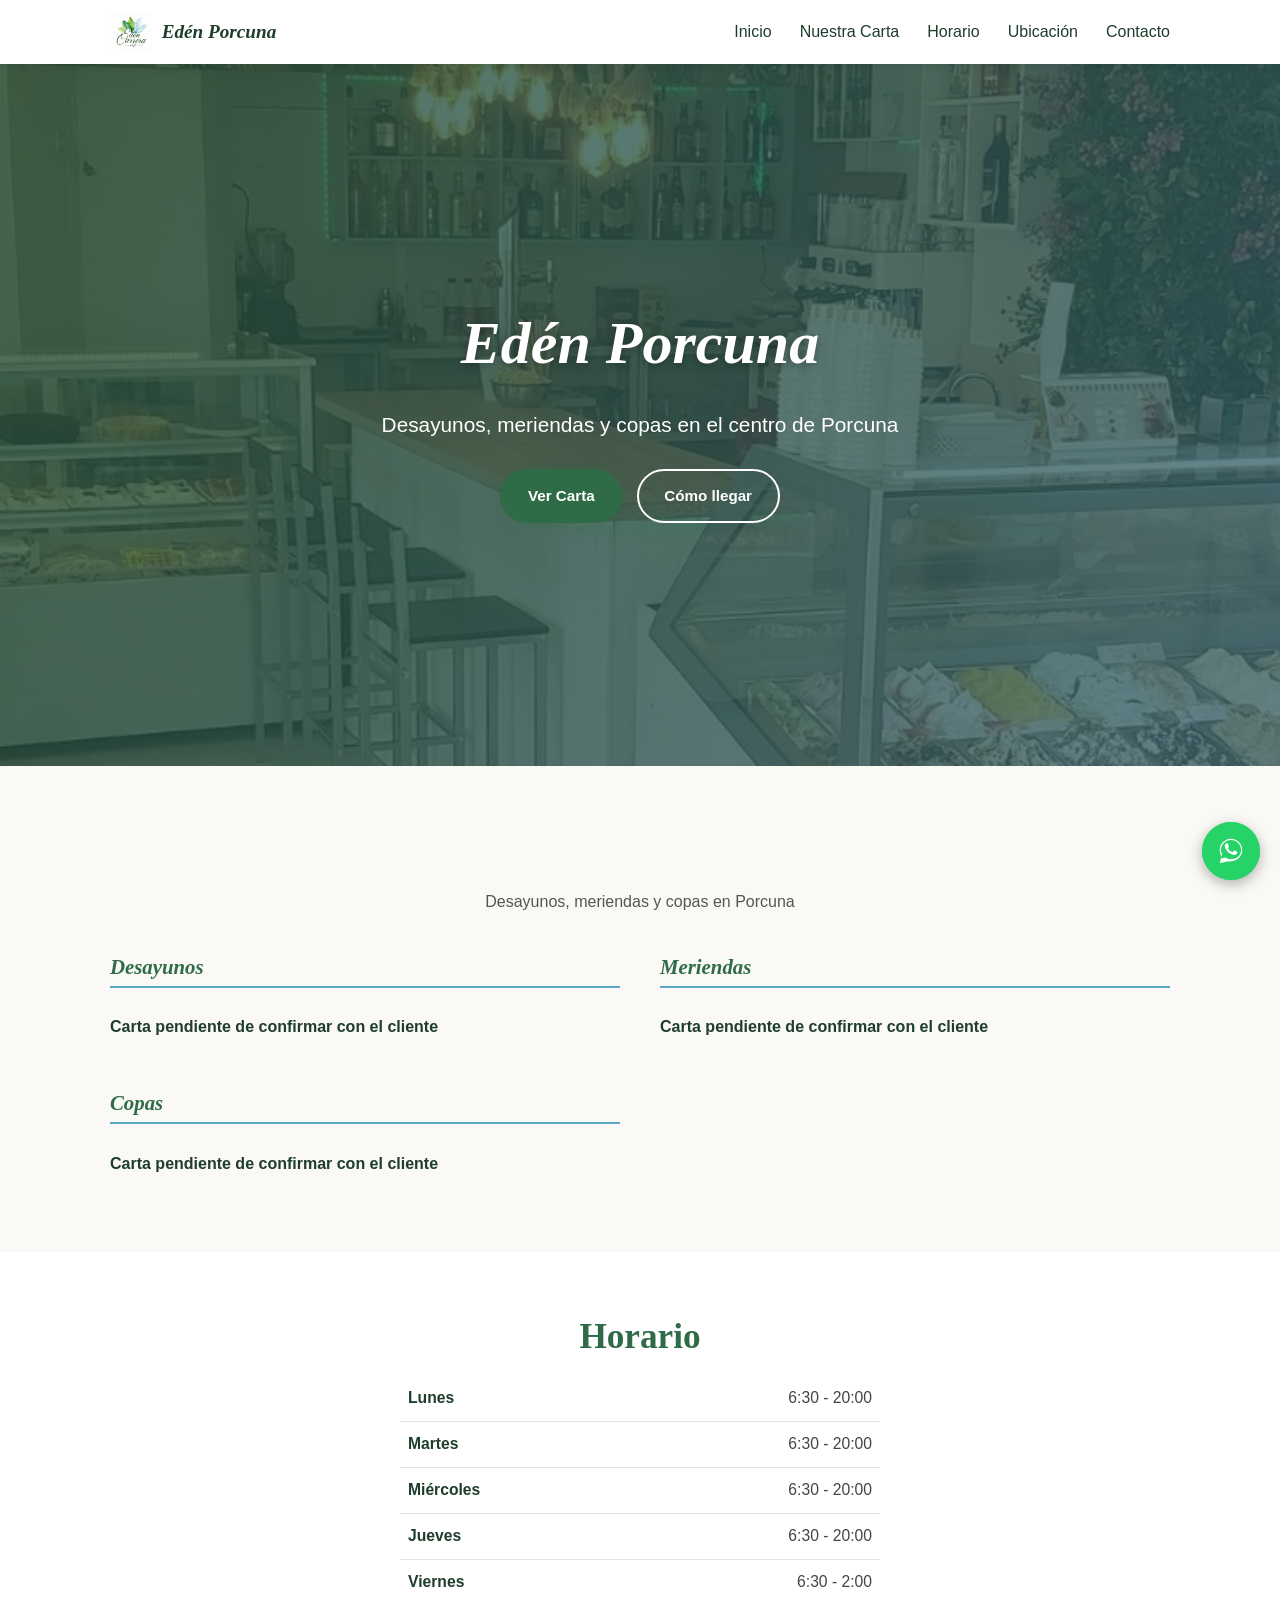
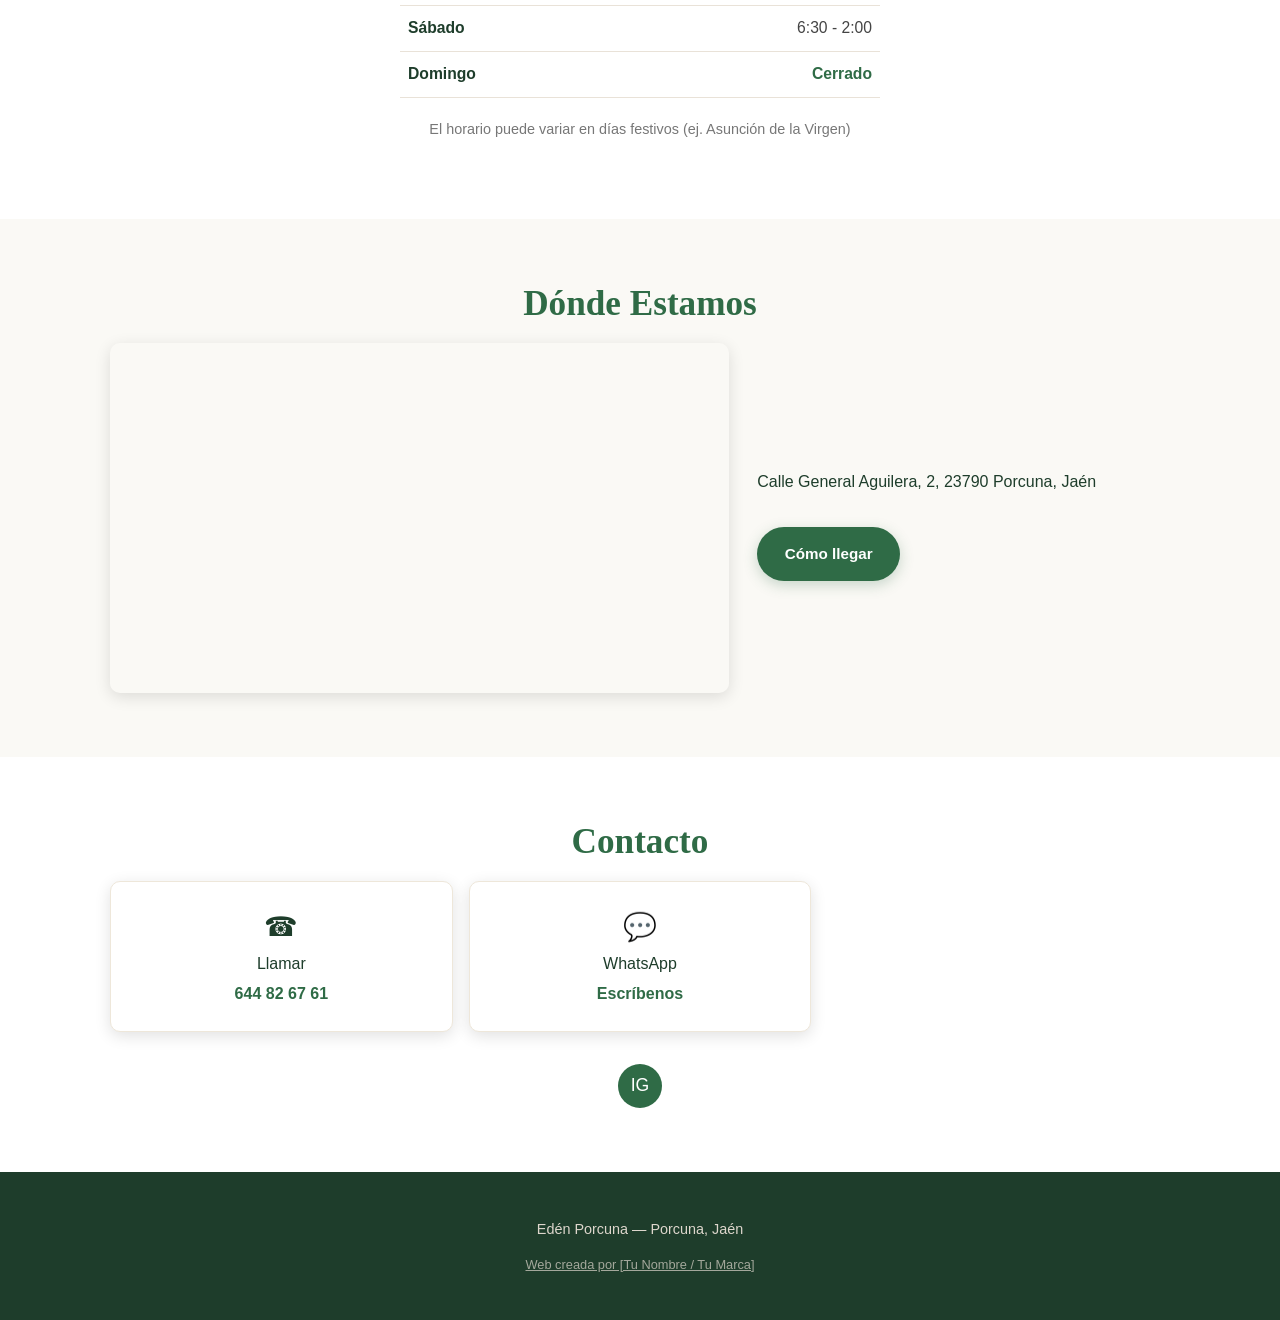
==== index.html @ ef02b6b9 "Web de Edén Porcuna: plantilla de negocio local con datos, colores y fotos reales Co-Authored-By: Cl" ====
<!DOCTYPE html>
<html lang="es">
<head>
<meta charset="UTF-8">
<meta name="viewport" content="width=device-width, initial-scale=1.0">

<!-- ===================================================================
     SEO: título y meta description por defecto (fallback si JS no carga).
     El script de abajo los sobreescribe al vuelo con los datos de config.js
     para que coincidan siempre con el negocio activo.
==================================================================== -->
<title>Cargando...</title>
<meta name="description" content="">
<meta name="robots" content="index, follow">
<link rel="canonical" href="">

<!-- Open Graph / redes sociales (WhatsApp, Facebook...) -->
<meta property="og:type" content="business.business">
<meta property="og:title" content="">
<meta property="og:description" content="">
<meta property="og:image" content="">
<meta property="og:locale" content="es_ES">

<link rel="icon" id="favicon-link" href="assets/img/favicon.svg" type="image/svg+xml">
<link rel="stylesheet" href="assets/css/styles.css">

<!-- config.js se carga primero: contiene TODOS los datos personalizables -->
<script src="config.js"></script>
</head>
<body>

<!-- ===================================================================
     HEADER / NAV
==================================================================== -->
<header class="site-header" id="inicio">
  <div class="container header-inner">
    <a href="#inicio" class="brand" id="brand-logo-wrap">
      <img id="brand-logo" src="" alt="" class="brand-logo" hidden>
      <span id="brand-name" class="brand-name"></span>
    </a>

    <button class="nav-toggle" id="navToggle" aria-label="Abrir menú" aria-expanded="false" aria-controls="siteNav">
      <span></span><span></span><span></span>
    </button>

    <nav class="site-nav" id="siteNav">
      <a href="#inicio">Inicio</a>
      <a href="#servicios" id="nav-servicios-link">Carta</a>
      <a href="#horario">Horario</a>
      <a href="#ubicacion">Ubicación</a>
      <a href="#contacto">Contacto</a>
    </nav>
  </div>
</header>

<main>

  <!-- =================================================================
       HERO
  ================================================================== -->
  <section class="hero" id="hero">
    <div class="hero-overlay"></div>
    <div class="container hero-content">
      <h1 id="hero-title"></h1>
      <p class="hero-subtitle" id="hero-subtitle"></p>
      <div class="hero-actions">
        <a class="btn btn-primary" id="hero-cta" href="#servicios"></a>
        <a class="btn btn-outline" id="hero-cta-secondary" href="#ubicacion"></a>
      </div>
    </div>
  </section>

  <!-- =================================================================
       SERVICIOS / MENÚ
  ================================================================== -->
  <section class="section" id="servicios">
    <div class="container">
      <h2 id="services-title"></h2>
      <p class="section-subtitle" id="services-subtitle"></p>
      <div id="services-categories" class="categories"></div>
    </div>
  </section>

  <!-- =================================================================
       HORARIO
  ================================================================== -->
  <section class="section section-alt" id="horario">
    <div class="container">
      <h2 id="schedule-title"></h2>
      <table class="schedule-table" id="schedule-table" aria-label="Horario de apertura">
        <tbody id="schedule-body"></tbody>
      </table>
      <p class="schedule-note" id="schedule-note"></p>
    </div>
  </section>

  <!-- =================================================================
       UBICACIÓN
  ================================================================== -->
  <section class="section" id="ubicacion">
    <div class="container">
      <h2 id="location-title"></h2>
      <div class="location-grid">
        <div class="map-wrap">
          <iframe
            id="map-embed"
            src=""
            width="100%"
            height="350"
            style="border:0"
            allowfullscreen=""
            loading="lazy"
            referrerpolicy="no-referrer-when-downgrade"
            title="Mapa de ubicación">
          </iframe>
        </div>
        <div class="location-info">
          <p id="location-address"></p>
          <a class="btn btn-primary" id="location-directions-btn" href="" target="_blank" rel="noopener">Cómo llegar</a>
        </div>
      </div>
    </div>
  </section>

  <!-- =================================================================
       CONTACTO
  ================================================================== -->
  <section class="section section-alt" id="contacto">
    <div class="container">
      <h2>Contacto</h2>
      <div class="contact-grid">
        <a class="contact-card" id="contact-phone" href="">
          <span class="contact-icon" aria-hidden="true">☎</span>
          <span>Llamar</span>
          <strong id="contact-phone-text"></strong>
        </a>
        <a class="contact-card" id="contact-whatsapp" href="" target="_blank" rel="noopener">
          <span class="contact-icon" aria-hidden="true">💬</span>
          <span>WhatsApp</span>
          <strong>Escríbenos</strong>
        </a>
        <a class="contact-card" id="contact-email" href="">
          <span class="contact-icon" aria-hidden="true">✉</span>
          <span>Email</span>
          <strong id="contact-email-text"></strong>
        </a>
      </div>
      <div class="social-links" id="social-links"></div>
    </div>
  </section>

</main>

<!-- ===================================================================
     FOOTER
==================================================================== -->
<footer class="site-footer">
  <div class="container">
    <p id="footer-text"></p>
    <p class="footer-credit" id="footer-credit"></p>
  </div>
</footer>

<!-- ===================================================================
     BOTÓN FLOTANTE DE WHATSAPP (siempre visible)
==================================================================== -->
<a id="whatsapp-float" class="whatsapp-float" href="" target="_blank" rel="noopener" aria-label="Escríbenos por WhatsApp">
  <svg viewBox="0 0 32 32" width="30" height="30" fill="currentColor" aria-hidden="true">
    <path d="M16.001 3C9.373 3 4 8.373 4 15c0 2.386.697 4.61 1.902 6.484L4 29l7.72-1.865A11.94 11.94 0 0 0 16.001 27C22.628 27 28 21.627 28 15S22.628 3 16.001 3zm0 21.75c-2.02 0-3.897-.59-5.48-1.606l-.393-.243-4.58 1.106 1.128-4.462-.257-.406A9.72 9.72 0 0 1 5.25 15c0-5.936 4.815-10.75 10.751-10.75S26.752 9.064 26.752 15 21.937 24.75 16.001 24.75zm5.981-8.15c-.328-.164-1.94-.957-2.24-1.066-.301-.109-.52-.164-.739.164-.219.328-.848 1.066-1.04 1.285-.191.219-.383.246-.71.082-.328-.164-1.386-.511-2.64-1.63-.976-.871-1.635-1.947-1.827-2.275-.191-.328-.02-.505.144-.668.148-.147.328-.383.492-.574.164-.191.219-.328.328-.547.109-.219.055-.41-.027-.574-.082-.164-.739-1.782-1.012-2.44-.267-.64-.538-.553-.739-.563l-.63-.011c-.219 0-.574.082-.874.41-.301.328-1.148 1.122-1.148 2.738 0 1.616 1.175 3.177 1.339 3.396.164.219 2.312 3.53 5.604 4.949.783.338 1.394.54 1.87.691.786.25 1.501.215 2.066.13.63-.094 1.94-.793 2.213-1.559.273-.766.273-1.422.191-1.559-.082-.137-.301-.219-.629-.383z"/>
  </svg>
</a>

<script defer src="assets/js/main.js"></script>
</body>
</html>
---- assets/css/styles.css ----
/* ============================================================
   PLANTILLA NEGOCIOS LOCALES — styles.css
   Mobile-first. Los colores reales los inyecta main.js desde
   config.js como variables CSS sobre :root. Los valores de aquí
   abajo son solo el fallback por si config.js no cargase.
============================================================ */

:root {
  --primary: #2f6b46;
  --primary-dark: #1e4a2f;
  --secondary: #5aa9c9;
  --dark: #1e3d2b;
  --light: #faf9f5;
  --whatsapp: #25d366;
  --font-family: 'Poppins', 'Segoe UI', sans-serif;
  --heading-font: Georgia, 'Times New Roman', serif;

  --max-width: 1100px;
  --radius: 10px;
  --shadow: 0 4px 16px rgba(0, 0, 0, 0.12);
  --transition-fast: 0.2s ease;
  --transition-medium: 0.4s cubic-bezier(0.22, 1, 0.36, 1);
}

@media (prefers-reduced-motion: reduce) {
  * { animation-duration: 0.01ms !important; animation-iteration-count: 1 !important; transition-duration: 0.01ms !important; scroll-behavior: auto !important; }
}

/* -------------------- RESET BÁSICO -------------------- */
*, *::before, *::after { box-sizing: border-box; }
html { scroll-behavior: smooth; }
body {
  margin: 0;
  font-family: var(--font-family);
  color: var(--dark);
  background: var(--light);
  line-height: 1.55;
  -webkit-font-smoothing: antialiased;
}
img { max-width: 100%; display: block; }
a { text-decoration: none; color: inherit; }
ul { list-style: none; margin: 0; padding: 0; }
h1, h2, h3 { line-height: 1.2; margin: 0 0 0.5em; font-family: var(--heading-font); }

.container {
  max-width: var(--max-width);
  margin: 0 auto;
  padding: 0 1.25rem;
}

/* -------------------- BOTONES -------------------- */
.btn {
  display: inline-block;
  padding: 0.85rem 1.6rem;
  border-radius: 999px;
  font-weight: 600;
  font-size: 0.95rem;
  transition: transform var(--transition-fast), box-shadow var(--transition-fast), background var(--transition-fast);
  border: 2px solid transparent;
}
.btn-primary {
  background: var(--primary);
  color: #fff;
  box-shadow: 0 4px 14px rgba(47, 107, 70, 0.25);
}
.btn-primary:hover { background: var(--primary-dark); transform: translateY(-2px); box-shadow: 0 8px 20px rgba(47, 107, 70, 0.35); }
.btn-outline {
  background: transparent;
  border-color: #fff;
  color: #fff;
}
.btn-outline:hover { background: rgba(255,255,255,0.15); transform: translateY(-2px); }

/* -------------------- HEADER / NAV -------------------- */
.site-header {
  position: sticky;
  top: 0;
  z-index: 100;
  background: #fff;
  box-shadow: 0 2px 8px rgba(0,0,0,0.06);
}
.header-inner {
  display: flex;
  align-items: center;
  justify-content: space-between;
  height: 64px;
}
.brand {
  display: flex;
  align-items: center;
  gap: 0.6rem;
  font-weight: 700;
  font-size: 1.2rem;
  font-family: var(--heading-font);
  font-style: italic;
  color: var(--dark);
}
.brand-logo { height: 42px; width: auto; transition: transform var(--transition-fast); }
.brand:hover .brand-logo { transform: scale(1.06); }

.nav-toggle {
  display: flex;
  flex-direction: column;
  justify-content: center;
  gap: 5px;
  width: 40px;
  height: 40px;
  background: none;
  border: none;
  cursor: pointer;
  z-index: 110;
}
.nav-toggle span {
  display: block;
  height: 3px;
  border-radius: 2px;
  background: var(--dark);
  transition: transform 0.25s ease, opacity 0.25s ease;
}
.nav-toggle.open span:nth-child(1) { transform: translateY(8px) rotate(45deg); }
.nav-toggle.open span:nth-child(2) { opacity: 0; }
.nav-toggle.open span:nth-child(3) { transform: translateY(-8px) rotate(-45deg); }

.site-nav {
  position: fixed;
  top: 64px;
  left: 0;
  right: 0;
  background: #fff;
  display: flex;
  flex-direction: column;
  max-height: 0;
  overflow: hidden;
  transition: max-height 0.3s ease;
  box-shadow: 0 8px 12px -8px rgba(0,0,0,0.08);
}
.site-nav.open { max-height: 320px; }
.site-nav a {
  padding: 0.9rem 1.25rem;
  font-weight: 500;
  border-top: 1px solid #f0ebe5;
  transition: color var(--transition-fast);
}
.site-nav a:hover { color: var(--primary); }

@media (min-width: 768px) {
  .nav-toggle { display: none; }
  .site-nav {
    position: static;
    flex-direction: row;
    max-height: none;
    overflow: visible;
    box-shadow: none;
    gap: 1.75rem;
  }
  .site-nav a {
    position: relative;
    padding: 0;
    border-top: none;
  }
  .site-nav a::after {
    content: "";
    position: absolute;
    left: 0;
    bottom: -6px;
    width: 100%;
    height: 2px;
    background: var(--secondary);
    transform: scaleX(0);
    transform-origin: right;
    transition: transform var(--transition-fast);
  }
  .site-nav a:hover::after { transform: scaleX(1); transform-origin: left; }
}

/* -------------------- HERO -------------------- */
.hero {
  position: relative;
  min-height: 78vh;
  display: flex;
  align-items: center;
  background-color: var(--primary-dark);
  background-image: linear-gradient(135deg, var(--primary), var(--primary-dark));
  background-size: cover;
  background-repeat: no-repeat;
  background-position: center;
  color: #fff;
  text-align: center;
  overflow: hidden;
}
/* Oscurece la foto de fondo para que el texto se lea bien (ajustable desde
   config.js -> images.heroOverlayOpacity) */
.hero::before {
  content: "";
  position: absolute;
  inset: 0;
  background: #000;
  opacity: var(--hero-scrim-opacity, 0.35);
}
/* Velo de color animado por encima de la foto/degradado, no toca la imagen
   real para que no repinte una foto pesada en cada frame */
.hero-overlay {
  position: absolute;
  inset: -10%;
  background: linear-gradient(120deg, rgba(47,107,70,0.55), rgba(90,169,201,0.4), rgba(30,74,47,0.6));
  background-size: 200% 200%;
  background-repeat: no-repeat;
  animation: heroGradient 16s ease infinite;
}
@keyframes heroGradient {
  0% { background-position: 0% 50%; }
  50% { background-position: 100% 50%; }
  100% { background-position: 0% 50%; }
}
.hero-content {
  position: relative;
  z-index: 2;
  width: 100%;
}
.hero h1 {
  font-size: clamp(2.2rem, 8vw, 3.75rem);
  font-weight: 700;
  font-style: italic;
  text-shadow: 0 2px 10px rgba(0,0,0,0.3);
  opacity: 0;
  animation: fadeInUp 0.8s ease 0.1s forwards;
}
.hero-subtitle {
  font-size: clamp(1rem, 4vw, 1.3rem);
  max-width: 640px;
  margin: 0 auto 1.75rem;
  opacity: 0;
  animation: fadeInUp 0.8s ease 0.3s forwards;
}
.hero-actions {
  display: flex;
  flex-wrap: wrap;
  gap: 0.9rem;
  justify-content: center;
  opacity: 0;
  animation: fadeInUp 0.8s ease 0.5s forwards;
}

@keyframes fadeInUp {
  from { opacity: 0; transform: translateY(18px); }
  to { opacity: 1; transform: translateY(0); }
}

/* -------------------- SECCIONES GENERALES -------------------- */
.section { padding: 4rem 0; }
.section-alt { background: #fff; }
.section h2 {
  font-size: clamp(1.6rem, 5vw, 2.2rem);
  text-align: center;
  color: var(--primary);
}
.section-subtitle {
  text-align: center;
  max-width: 560px;
  margin: 0 auto 2.5rem;
  color: #555;
}

/* -------------------- SERVICIOS / MENÚ -------------------- */
.categories {
  display: grid;
  gap: 2.5rem;
}
.category-block h3 {
  font-size: 1.3rem;
  font-style: italic;
  color: var(--primary);
  border-bottom: 2px solid var(--secondary);
  padding-bottom: 0.4rem;
  margin-bottom: 1rem;
}
.service-item {
  display: flex;
  justify-content: space-between;
  gap: 1rem;
  padding: 0.7rem 0;
  border-bottom: 1px dashed #e2dcd3;
  transition: padding-left var(--transition-fast);
}
.service-item:hover { padding-left: 0.35rem; }
.service-item:last-child { border-bottom: none; }
.service-main { flex: 1; }
.service-name { font-weight: 600; }
.service-description { font-size: 0.9rem; color: #777; margin-top: 0.15rem; }
.service-price {
  font-weight: 700;
  color: var(--primary);
  white-space: nowrap;
}

@media (min-width: 700px) {
  .categories { grid-template-columns: repeat(2, 1fr); }
}

/* -------------------- HORARIO -------------------- */
.schedule-table {
  width: 100%;
  max-width: 480px;
  margin: 0 auto;
  border-collapse: collapse;
}
.schedule-table td {
  padding: 0.65rem 0.5rem;
  border-bottom: 1px solid #e9e2d8;
  font-size: 0.98rem;
}
.schedule-table td:first-child { font-weight: 600; }
.schedule-table td:last-child { text-align: right; color: #444; }
.schedule-table tr.closed td:last-child { color: var(--primary); font-weight: 600; }
.schedule-note {
  text-align: center;
  margin-top: 1.25rem;
  font-size: 0.9rem;
  color: #777;
}

/* -------------------- UBICACIÓN -------------------- */
.location-grid {
  display: grid;
  gap: 1.75rem;
}
.map-wrap {
  border-radius: var(--radius);
  overflow: hidden;
  box-shadow: var(--shadow);
}
.map-wrap iframe { display: block; }
.location-info {
  text-align: center;
  display: flex;
  flex-direction: column;
  align-items: center;
  gap: 1rem;
}
@media (min-width: 800px) {
  .location-grid { grid-template-columns: 3fr 2fr; align-items: center; }
  .location-info { align-items: flex-start; text-align: left; }
}

/* -------------------- CONTACTO -------------------- */
.contact-grid {
  display: grid;
  gap: 1rem;
  grid-template-columns: 1fr;
}
.contact-card {
  background: #fff;
  border: 1px solid #eee7da;
  border-radius: var(--radius);
  padding: 1.5rem 1.25rem;
  text-align: center;
  display: flex;
  flex-direction: column;
  align-items: center;
  gap: 0.3rem;
  box-shadow: var(--shadow);
  transition: transform var(--transition-fast), box-shadow var(--transition-fast), border-color var(--transition-fast);
}
.contact-card:hover {
  transform: translateY(-4px);
  border-color: var(--secondary);
  box-shadow: 0 10px 24px rgba(30, 61, 43, 0.15);
}
.contact-icon { font-size: 1.7rem; }
.contact-card strong { color: var(--primary); }

@media (min-width: 640px) {
  .contact-grid { grid-template-columns: repeat(3, 1fr); }
}

.social-links {
  display: flex;
  justify-content: center;
  gap: 1rem;
  margin-top: 2rem;
}
.social-links a {
  width: 44px;
  height: 44px;
  border-radius: 50%;
  background: var(--primary);
  color: #fff;
  display: flex;
  align-items: center;
  justify-content: center;
  font-size: 1.1rem;
  transition: background 0.15s ease, transform 0.15s ease;
}
.social-links a:hover { background: var(--primary-dark); transform: translateY(-2px); }

/* -------------------- FOOTER -------------------- */
.site-footer {
  background: var(--dark);
  color: #ddd6cc;
  padding: 2rem 0;
  text-align: center;
  font-size: 0.9rem;
}
.footer-credit { margin-top: 0.4rem; opacity: 0.7; font-size: 0.8rem; }
.footer-credit a { text-decoration: underline; }

/* -------------------- BOTÓN FLOTANTE WHATSAPP -------------------- */
.whatsapp-float {
  position: fixed;
  bottom: 1.25rem;
  right: 1.25rem;
  width: 58px;
  height: 58px;
  background: var(--whatsapp);
  color: #fff;
  border-radius: 50%;
  display: flex;
  align-items: center;
  justify-content: center;
  box-shadow: 0 4px 14px rgba(0,0,0,0.3);
  z-index: 200;
  transition: transform var(--transition-fast);
}
.whatsapp-float::before {
  content: "";
  position: absolute;
  inset: 0;
  border-radius: 50%;
  background: var(--whatsapp);
  animation: whatsappPulse 2.4s ease-out infinite;
  z-index: -1;
}
.whatsapp-float:hover { transform: scale(1.08); }

@keyframes whatsappPulse {
  0% { transform: scale(1); opacity: 0.55; }
  100% { transform: scale(1.9); opacity: 0; }
}

/* -------------------- ANIMACIONES AL HACER SCROLL -------------------- */
.reveal {
  opacity: 0;
  transform: translateY(24px);
  transition: opacity 0.7s ease, transform 0.7s cubic-bezier(0.22, 1, 0.36, 1);
}
.reveal.in-view { opacity: 1; transform: translateY(0); }
.reveal-stagger.in-view > * { animation: fadeInUp 0.6s ease both; }
.reveal-stagger.in-view > *:nth-child(2) { animation-delay: 0.08s; }
.reveal-stagger.in-view > *:nth-child(3) { animation-delay: 0.16s; }
.reveal-stagger.in-view > *:nth-child(4) { animation-delay: 0.24s; }

/* -------------------- UTILIDADES -------------------- */
[hidden] { display: none !important; }
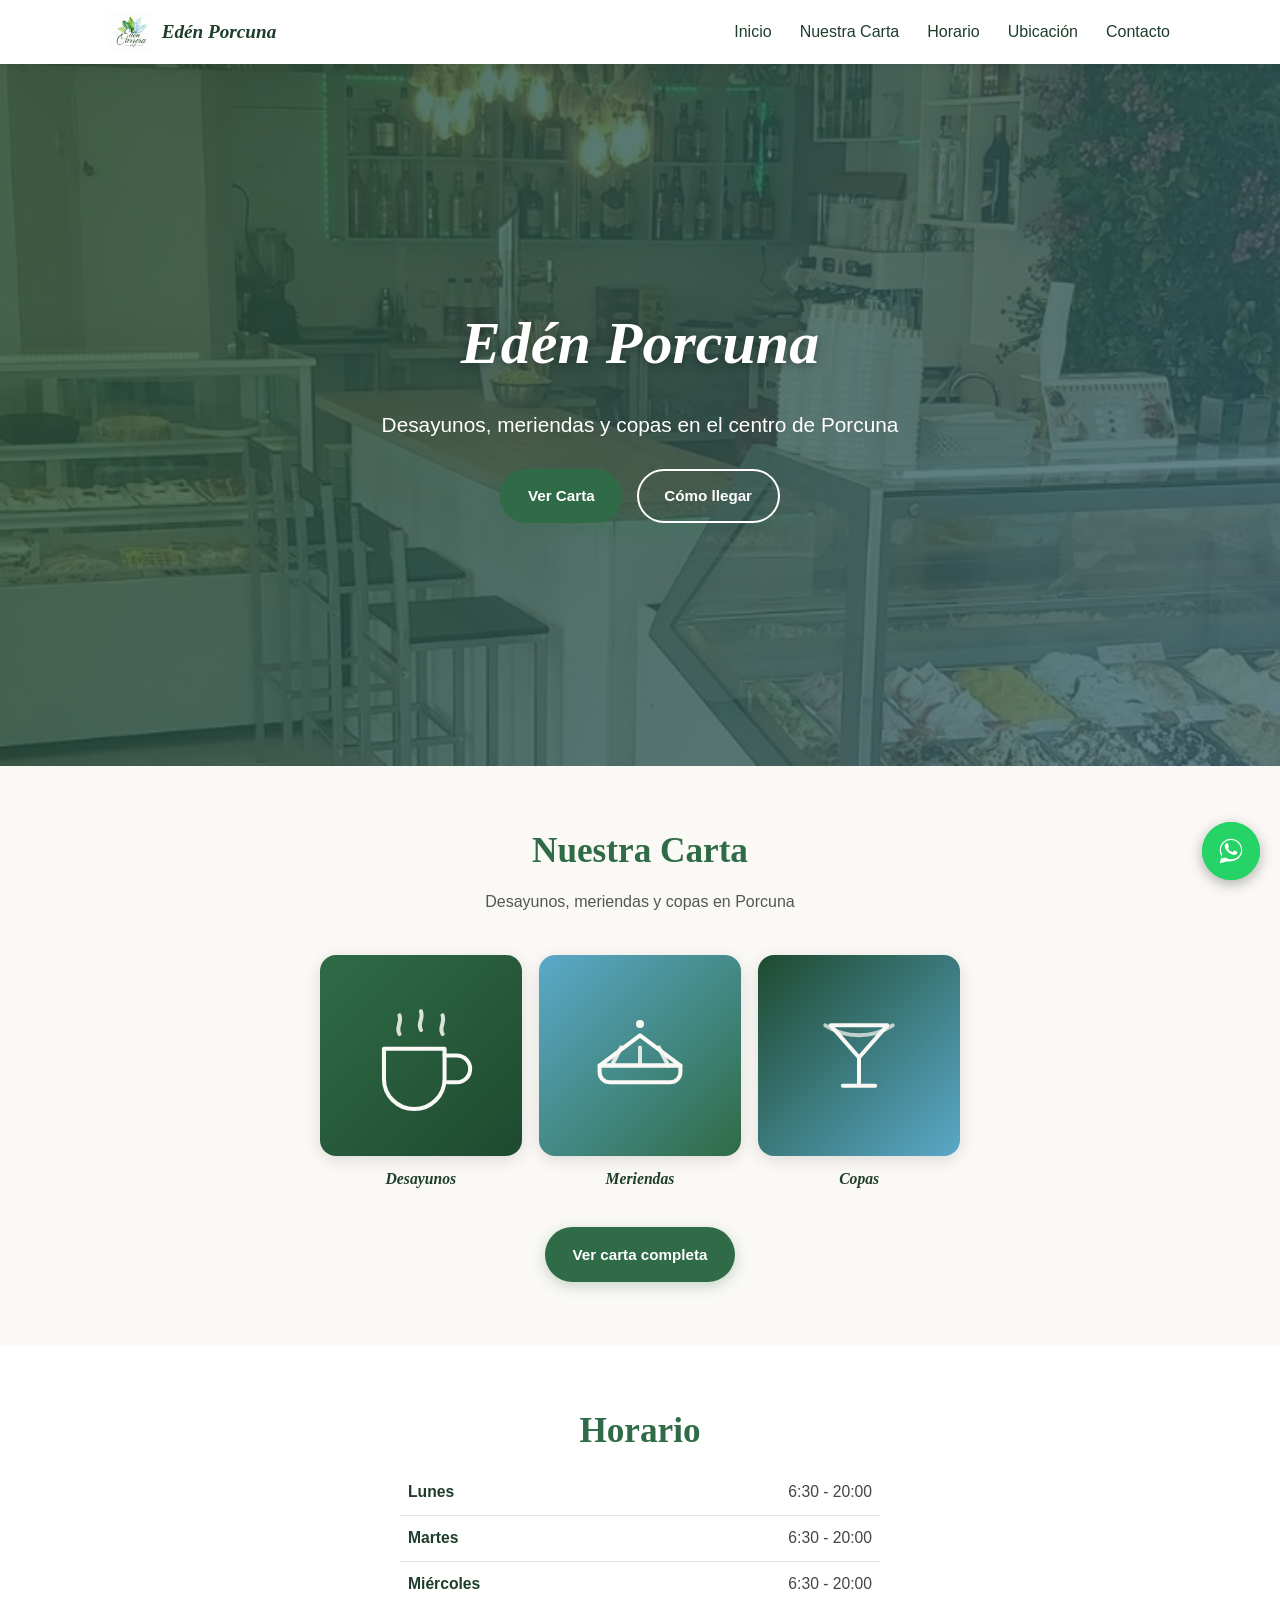
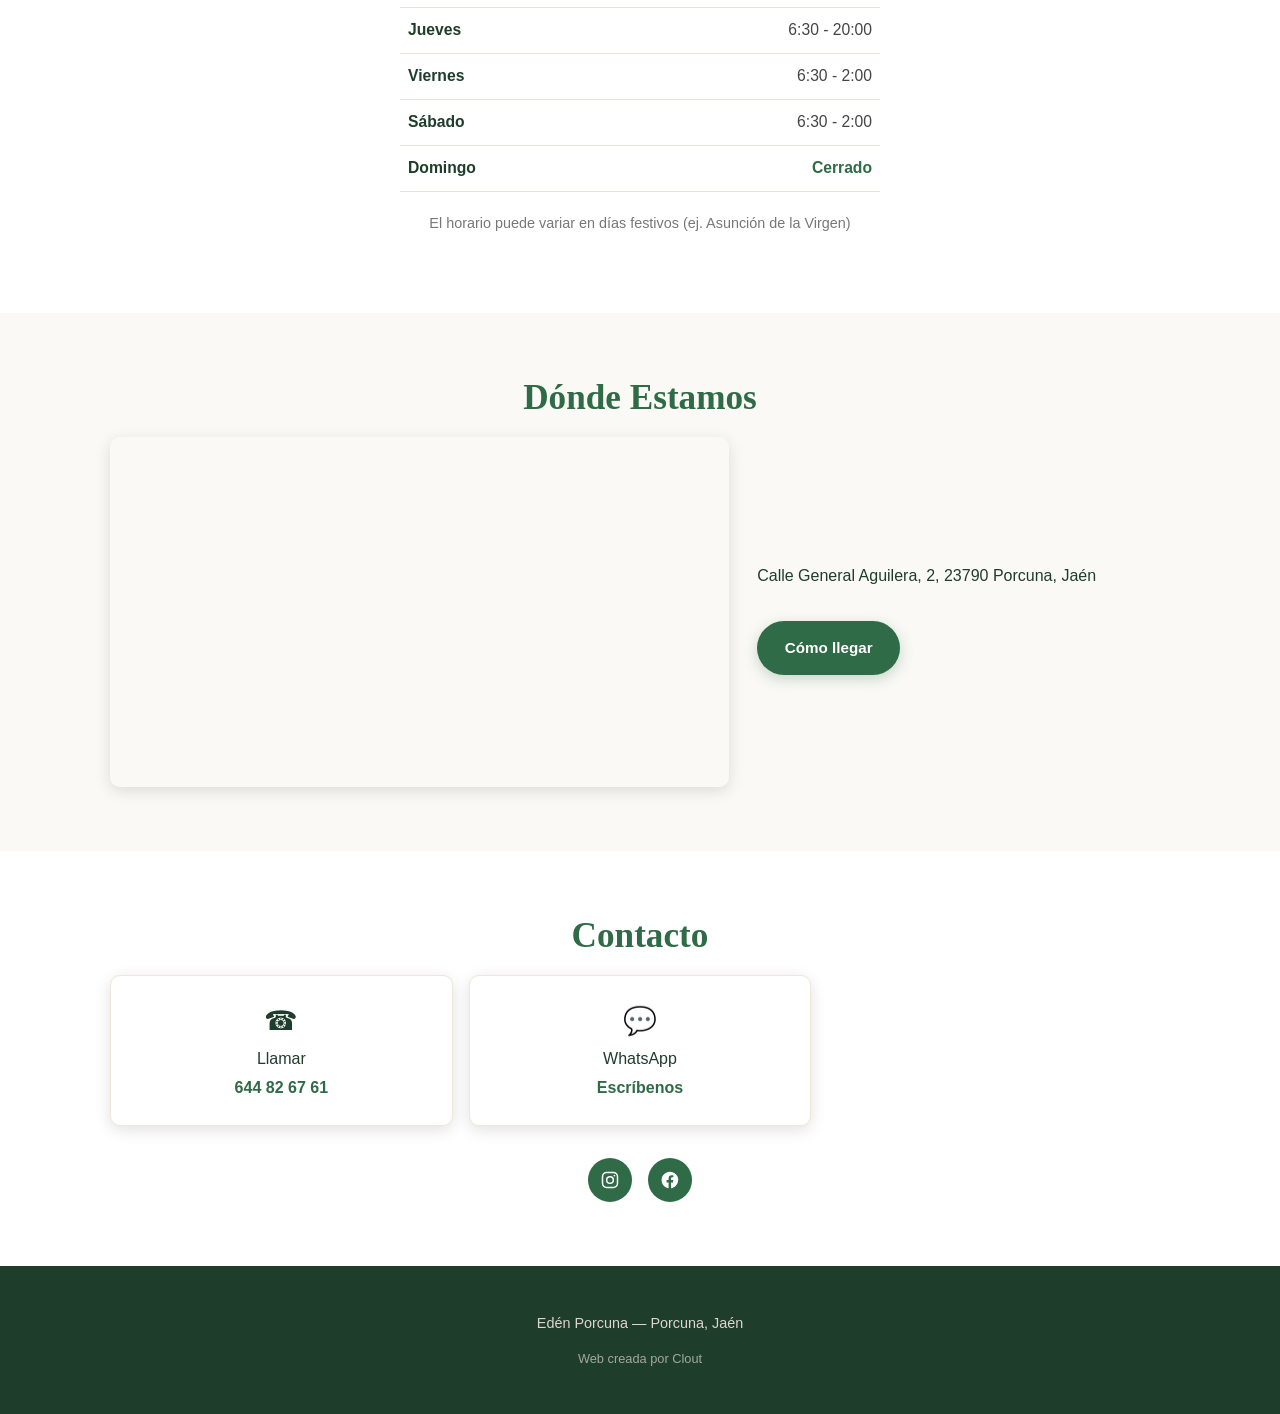
==== commit 1a2f778b: "Convertir la carta en su propia página con categorías en cuadrícula Nueva página carta.html: cuadríc" ====
--- a/index.html
+++ b/index.html
@@ -45,7 +45,7 @@
 
     <nav class="site-nav" id="siteNav">
       <a href="#inicio">Inicio</a>
-      <a href="#servicios" id="nav-servicios-link">Carta</a>
+      <a href="carta.html" id="nav-servicios-link">Carta</a>
       <a href="#horario">Horario</a>
       <a href="#ubicacion">Ubicación</a>
       <a href="#contacto">Contacto</a>
@@ -64,7 +64,7 @@
       <h1 id="hero-title"></h1>
       <p class="hero-subtitle" id="hero-subtitle"></p>
       <div class="hero-actions">
-        <a class="btn btn-primary" id="hero-cta" href="#servicios"></a>
+        <a class="btn btn-primary" id="hero-cta" href="carta.html"></a>
         <a class="btn btn-outline" id="hero-cta-secondary" href="#ubicacion"></a>
       </div>
     </div>
@@ -77,7 +77,10 @@
     <div class="container">
       <h2 id="services-title"></h2>
       <p class="section-subtitle" id="services-subtitle"></p>
-      <div id="services-categories" class="categories"></div>
+      <div id="services-grid" class="menu-grid"></div>
+      <div class="services-cta-wrap">
+        <a class="btn btn-primary" id="services-viewall" href="carta.html"></a>
+      </div>
     </div>
   </section>
 
--- a/assets/css/styles.css
+++ b/assets/css/styles.css
@@ -261,41 +261,120 @@
   color: #555;
 }
 
-/* -------------------- SERVICIOS / MENÚ -------------------- */
-.categories {
+/* -------------------- CARTA: cuadrícula de categorías -------------------- */
+/* Se usa tanto en el avance de la portada (index.html) como en la carta
+   completa (carta.html) — cada tarjeta lleva a carta.html#<slug-categoria> */
+.menu-grid {
   display: grid;
-  gap: 2.5rem;
-}
-.category-block h3 {
-  font-size: 1.3rem;
+  grid-template-columns: repeat(2, 1fr);
+  gap: 1.1rem;
+  max-width: 640px;
+  margin: 0 auto;
+}
+@media (min-width: 560px) {
+  .menu-grid { grid-template-columns: repeat(3, 1fr); }
+}
+.menu-card {
+  display: flex;
+  flex-direction: column;
+  align-items: center;
+  gap: 0.65rem;
+  text-align: center;
+  transition: transform var(--transition-fast);
+}
+.menu-card:hover { transform: translateY(-3px); }
+.menu-card-image {
+  width: 100%;
+  aspect-ratio: 1 / 1;
+  border-radius: 16px;
+  overflow: hidden;
+  box-shadow: var(--shadow);
+}
+.menu-card-image img { width: 100%; height: 100%; object-fit: cover; }
+.menu-card-name {
+  font-family: var(--heading-font);
   font-style: italic;
+  font-weight: 700;
+  color: var(--dark);
+  font-size: 0.98rem;
+}
+.services-cta-wrap { text-align: center; margin-top: 2.25rem; }
+
+/* -------------------- CARTA COMPLETA (carta.html) -------------------- */
+.page-band {
+  padding: 3.25rem 0 2.75rem;
+  text-align: center;
+  color: #fff;
+  background-color: var(--primary-dark);
+  background-image: linear-gradient(135deg, var(--primary), var(--primary-dark));
+}
+.page-band h1 {
+  font-family: var(--heading-font);
+  font-style: italic;
+  font-weight: 700;
+  font-size: clamp(1.8rem, 6vw, 2.6rem);
+  margin: 0 0 0.5rem;
+}
+.page-band p { margin: 0; opacity: 0.92; }
+
+.menu-back {
+  display: inline-flex;
+  align-items: center;
+  gap: 0.4rem;
+  background: none;
+  border: none;
+  padding: 0;
   color: var(--primary);
-  border-bottom: 2px solid var(--secondary);
-  padding-bottom: 0.4rem;
-  margin-bottom: 1rem;
-}
-.service-item {
-  display: flex;
-  justify-content: space-between;
+  font-weight: 600;
+  font-size: 0.95rem;
+  cursor: pointer;
+  margin-bottom: 1.5rem;
+}
+.menu-back:hover { text-decoration: underline; }
+
+.menu-detail-title {
+  font-family: var(--heading-font);
+  font-style: italic;
+  font-size: clamp(1.5rem, 5vw, 2rem);
+  color: var(--primary);
+  margin: 0 0 1.75rem;
+}
+
+.menu-item-card {
+  display: flex;
+  align-items: center;
   gap: 1rem;
-  padding: 0.7rem 0;
+  padding: 1rem 0;
   border-bottom: 1px dashed #e2dcd3;
   transition: padding-left var(--transition-fast);
 }
-.service-item:hover { padding-left: 0.35rem; }
-.service-item:last-child { border-bottom: none; }
-.service-main { flex: 1; }
-.service-name { font-weight: 600; }
-.service-description { font-size: 0.9rem; color: #777; margin-top: 0.15rem; }
-.service-price {
+.menu-item-card:hover { padding-left: 0.35rem; }
+.menu-item-card:last-child { border-bottom: none; }
+.menu-item-thumb {
+  width: 56px;
+  height: 56px;
+  border-radius: 10px;
+  object-fit: cover;
+  flex-shrink: 0;
+  background: var(--light);
+}
+.menu-item-main { flex: 1; }
+.menu-item-name { font-weight: 600; }
+.menu-item-description { font-size: 0.9rem; color: #777; margin-top: 0.15rem; }
+.menu-item-price {
   font-weight: 700;
   color: var(--primary);
   white-space: nowrap;
 }
 
-@media (min-width: 700px) {
-  .categories { grid-template-columns: repeat(2, 1fr); }
-}
+.menu-empty {
+  text-align: center;
+  padding: 2.5rem 1rem;
+  color: #777;
+  max-width: 40ch;
+  margin: 0 auto;
+}
+.menu-empty-icon { font-size: 2rem; margin-bottom: 0.6rem; }
 
 /* -------------------- HORARIO -------------------- */
 .schedule-table {
@@ -388,9 +467,9 @@
   display: flex;
   align-items: center;
   justify-content: center;
-  font-size: 1.1rem;
   transition: background 0.15s ease, transform 0.15s ease;
 }
+.social-links a svg { width: 20px; height: 20px; }
 .social-links a:hover { background: var(--primary-dark); transform: translateY(-2px); }
 
 /* -------------------- FOOTER -------------------- */
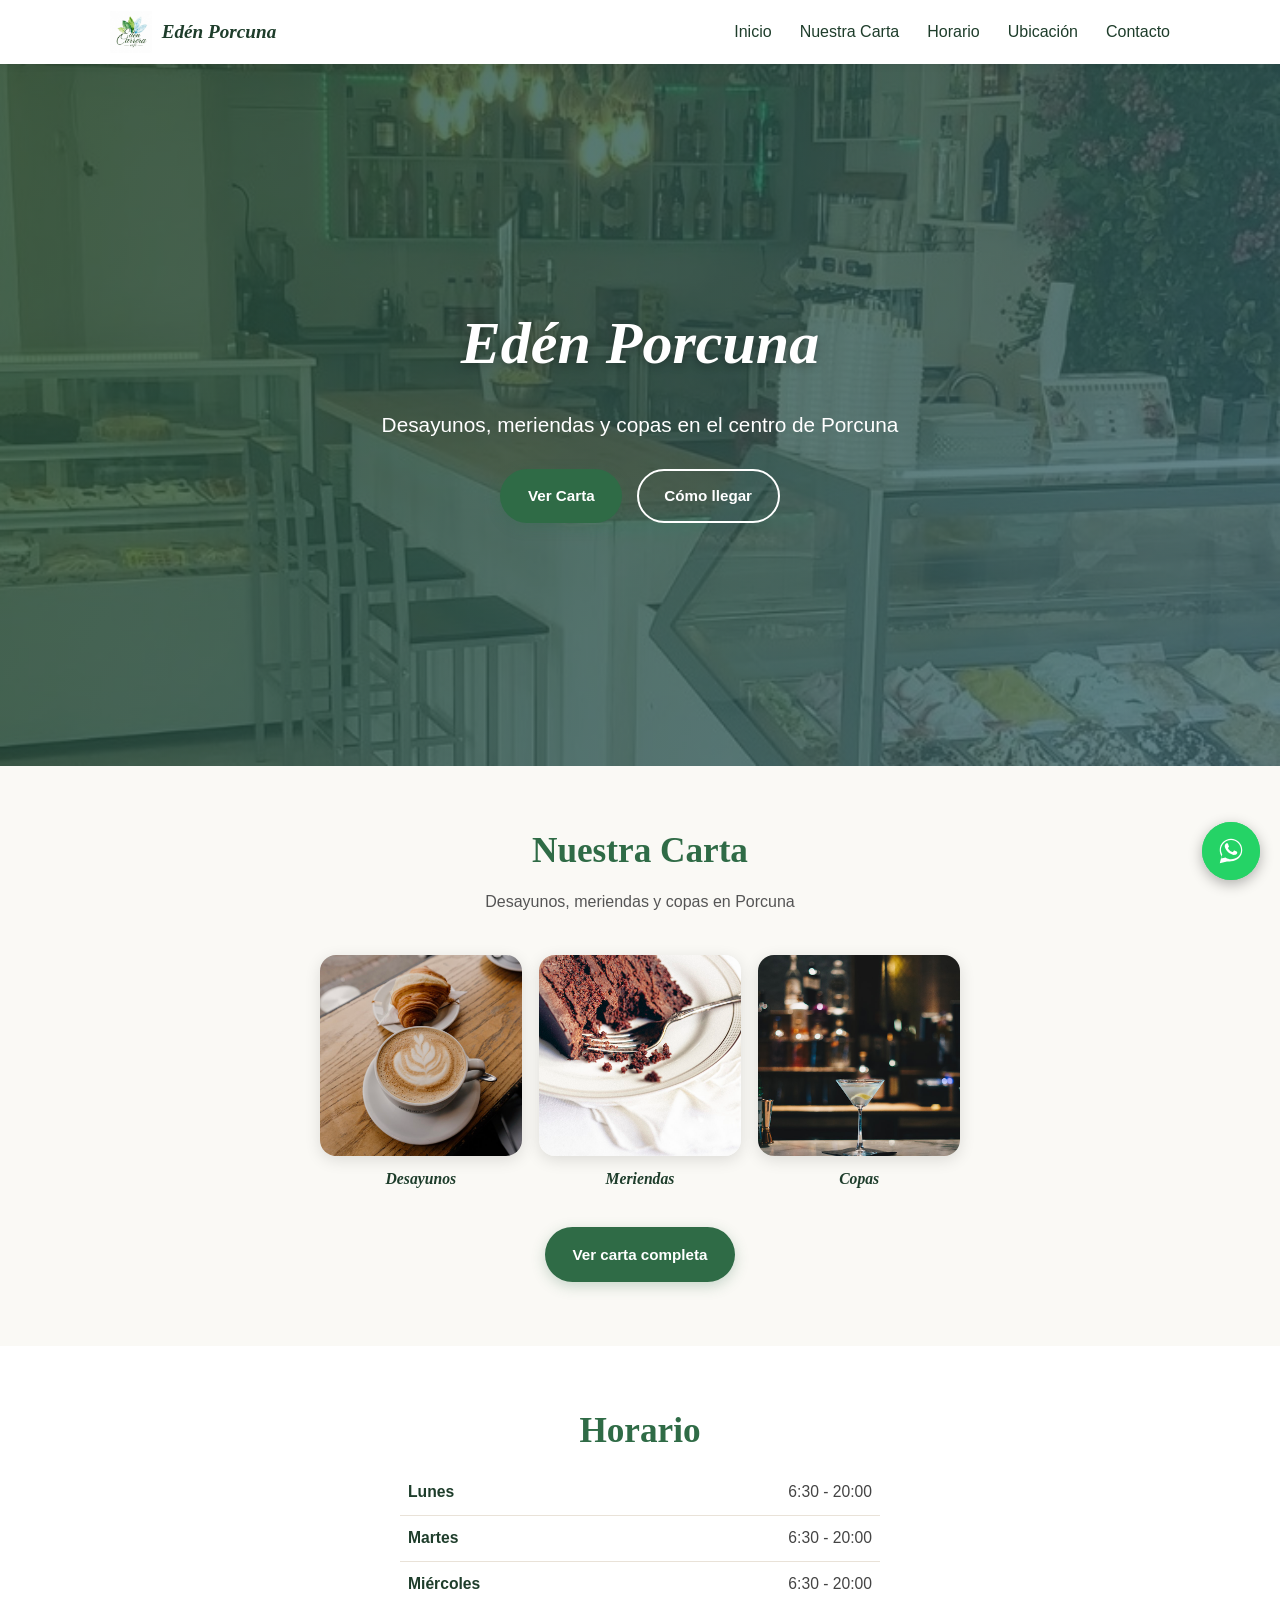
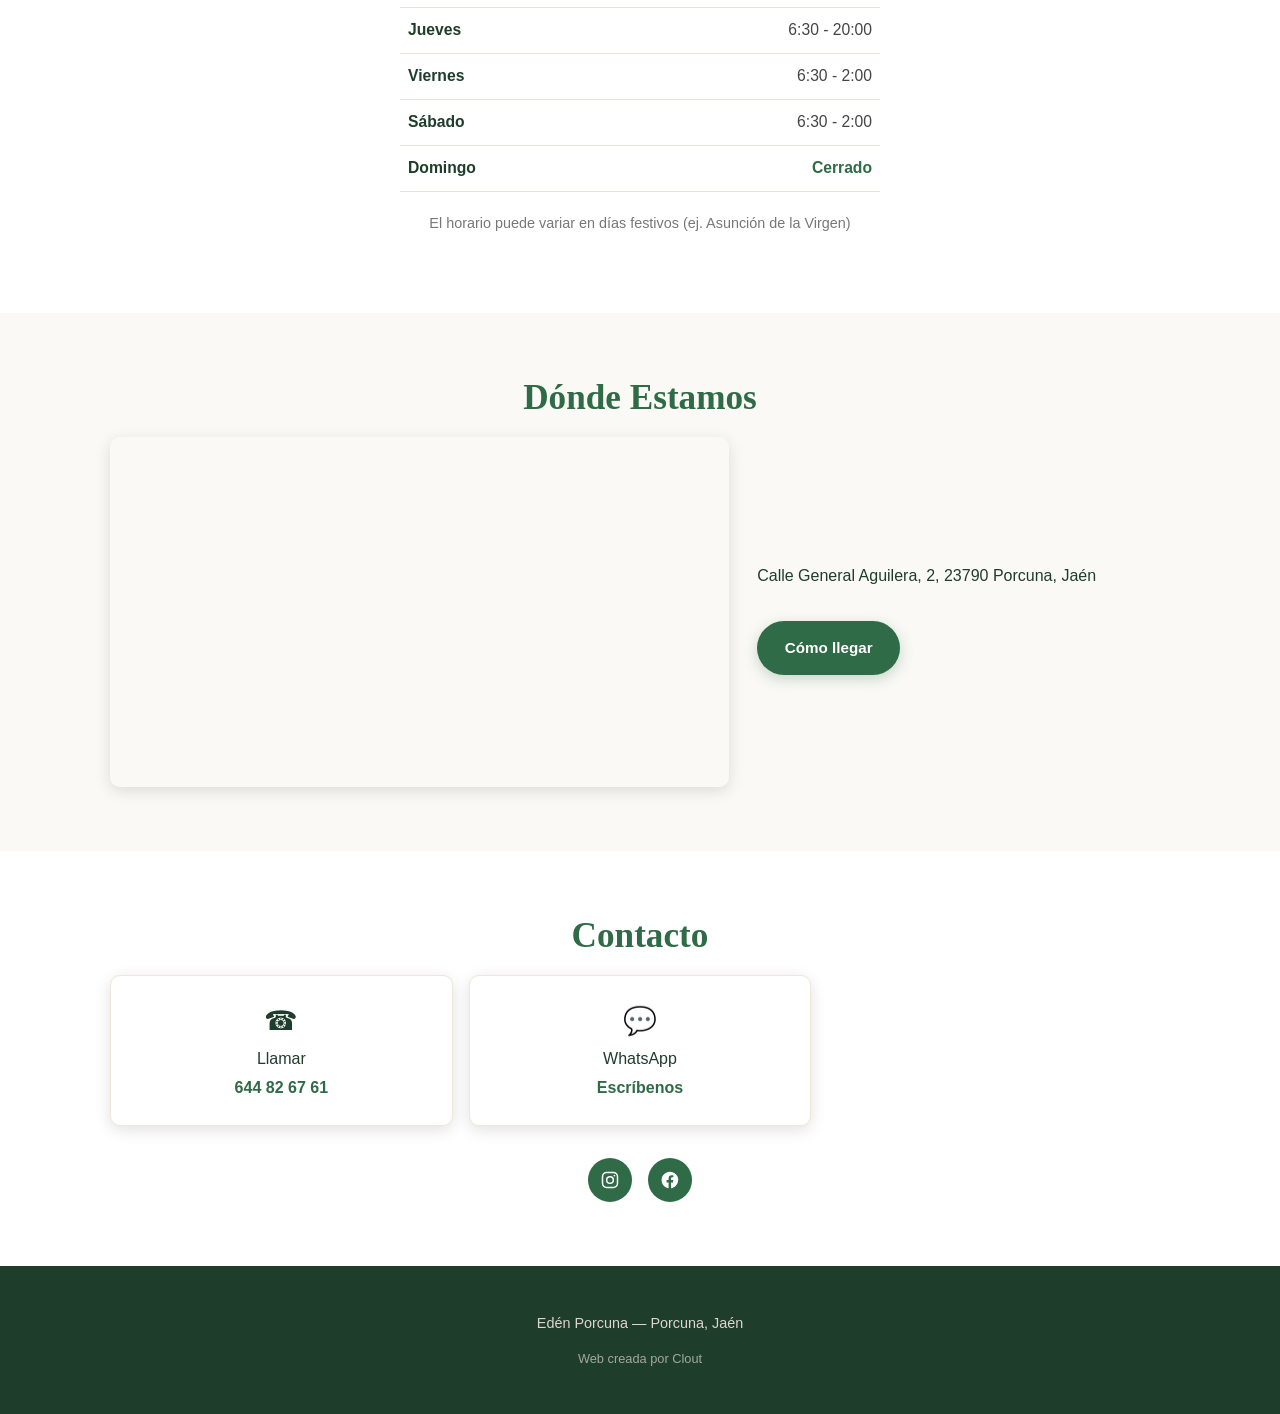
==== commit 8253b42b: "Añadir versionado a los assets para evitar caché desactualizada config.js, styles.css, main.js y car" ====
--- a/index.html
+++ b/index.html
@@ -22,10 +22,13 @@
 <meta property="og:locale" content="es_ES">
 
 <link rel="icon" id="favicon-link" href="assets/img/favicon.svg" type="image/svg+xml">
-<link rel="stylesheet" href="assets/css/styles.css">
+<!-- El "?v=" al final evita que el navegador use una copia antigua en
+     caché cuando se actualiza config.js o cualquier otro archivo. Súbelo
+     (v=5, v=6...) cada vez que publiques cambios. -->
+<link rel="stylesheet" href="assets/css/styles.css?v=4">
 
 <!-- config.js se carga primero: contiene TODOS los datos personalizables -->
-<script src="config.js"></script>
+<script src="config.js?v=4"></script>
 </head>
 <body>
 
@@ -173,6 +176,6 @@
   </svg>
 </a>
 
-<script defer src="assets/js/main.js"></script>
+<script defer src="assets/js/main.js?v=4"></script>
 </body>
 </html>
